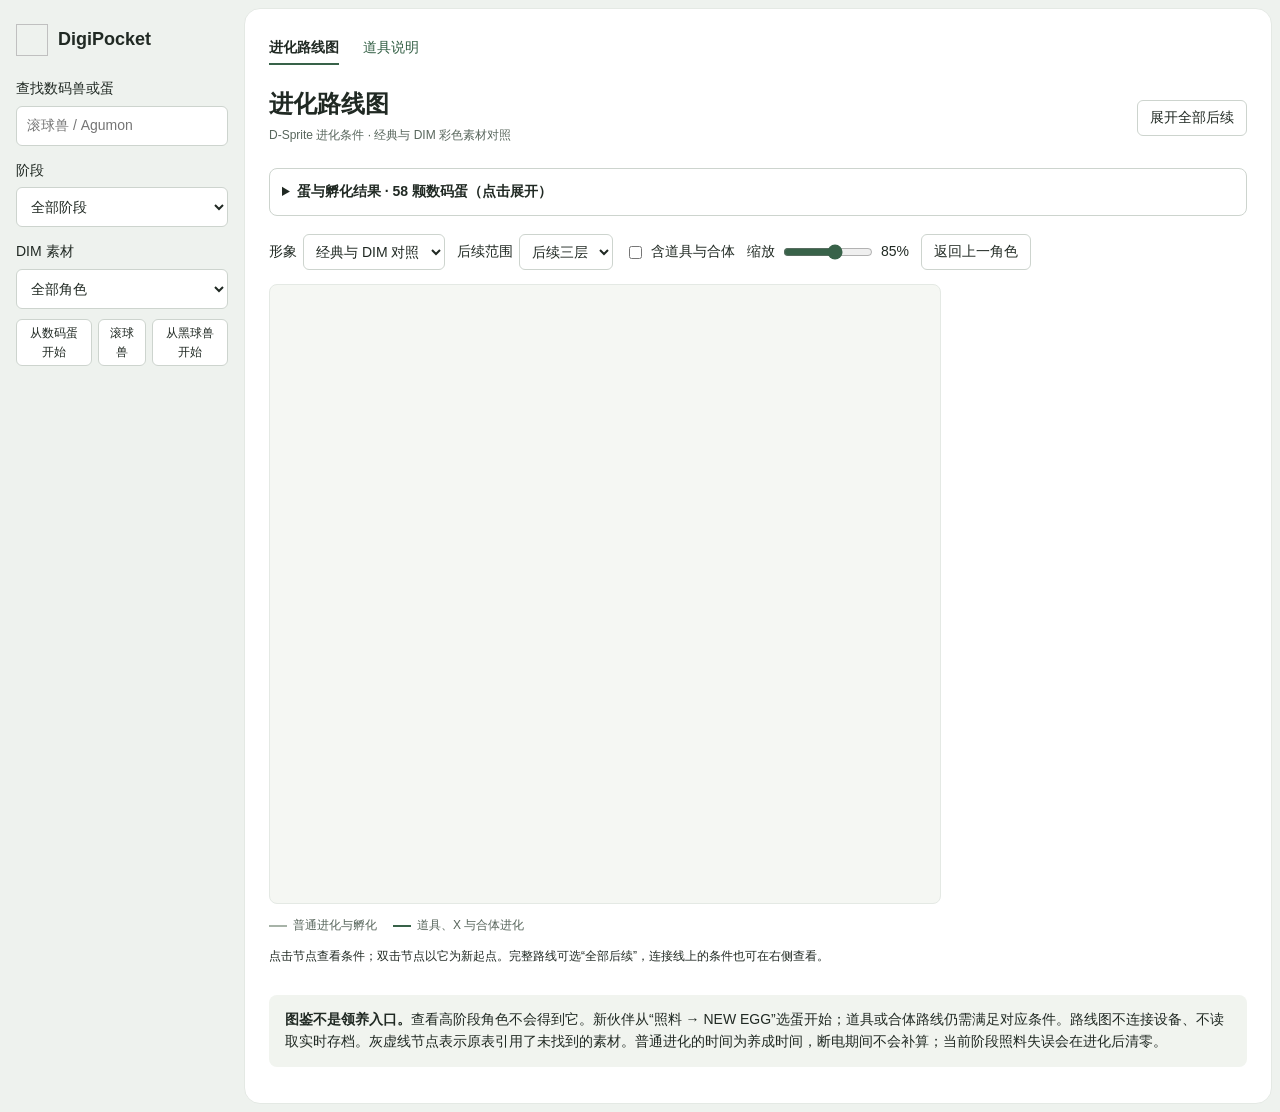
==== tools/route-viewer.html @ 6e3ed737 "Add browser source and offline evolution chart" ====
<!doctype html><html lang="zh-CN"><meta charset="utf-8"><meta name="viewport" content="width=device-width,initial-scale=1"><title>DigiPocket 进化路线图</title><style>
*{box-sizing:border-box}body{margin:0;color:#202923;background:#eef2ee;font:14px/1.55 -apple-system,BlinkMacSystemFont,"PingFang SC","Microsoft YaHei",sans-serif}button,input,select{font:inherit;color:inherit}button{cursor:pointer}button:focus-visible,input:focus-visible,select:focus-visible{outline:2px solid #386249;outline-offset:2px}button:hover{background:#e7ece6}button{background:#fff;border:1px solid #cdd4ce;border-radius:6px;min-height:36px;padding:6px 12px}h1{font-size:24px;margin:0}h2{font-size:16px;margin:0 0 10px}p{margin:6px 0}.muted,small{color:#58665c}small{font-size:12px}.shell{display:grid;grid-template-columns:244px minmax(0,1fr);min-height:100vh}.sidebar{padding:24px 16px}.brand{display:flex;align-items:center;gap:10px;font-size:18px;font-weight:600;margin:0 0 22px}.brand img{width:32px;height:32px;image-rendering:pixelated}.sidebar label{display:block;margin:14px 0 6px}.sidebar input,.sidebar select{width:100%;min-height:40px;background:#fff;border:1px solid #cdd4ce;border-radius:6px;padding:6px 10px}.results{margin-top:12px;max-height:calc(100vh - 320px);overflow:auto}.result{display:flex;align-items:center;text-align:left;gap:10px;width:100%;border:0;background:transparent;padding:8px;min-height:58px}.result img{width:32px;height:32px;image-rendering:pixelated}.result span{min-width:0}.result b,.result small{display:block;overflow-wrap:anywhere}.result[aria-current=true]{background:#dfe6df}.work{margin:8px 8px 8px 0;border:1px solid #e4e9e4;border-radius:16px;background:#fff;min-width:0;padding:24px}.head{display:flex;align-items:center;justify-content:space-between;gap:16px}.tools{display:flex;flex-wrap:wrap;align-items:center;gap:12px;margin:20px 0 14px}.tools label{display:flex;align-items:center;gap:6px}.tools select{height:36px;border:1px solid #cdd4ce;border-radius:6px;background:#fff;padding:0 8px}.tools input[type=range]{width:90px;accent-color:#386249}.primary{background:#202923;color:white;border-color:#202923}.primary:hover{background:#36453a}.board{display:grid;grid-template-columns:minmax(0,1fr) 286px;gap:20px;align-items:start}.canvas{background:#f5f7f3;border:1px solid #e4e9e4;border-radius:8px;overflow:auto;height:620px;overscroll-behavior:contain}.graph{position:relative;transform-origin:0 0}.node{position:absolute;width:204px;min-height:90px;display:flex;gap:10px;align-items:center;text-align:left;padding:12px;background:#fff;border:1px solid #dfe6df;border-radius:8px}.node img{width:40px;height:40px;image-rendering:pixelated;flex:none}.node b,.node small{display:block;overflow-wrap:anywhere}.node.active{border:2px solid #386249}.node.missing{border-style:dashed}.node small{font-size:12px}.graph svg{position:absolute;inset:0;pointer-events:none}.detail{min-width:0}.identity{display:flex;gap:14px;align-items:center;margin-bottom:16px}.identity img{width:56px;height:56px;image-rendering:pixelated}.identity strong{font-size:18px}.route{padding:12px 0;border-top:1px solid #edf0ed}.route button{display:block;max-width:100%;text-align:left;border:0;background:transparent;padding:0;font-weight:600;overflow-wrap:anywhere}.route p{font-size:13px}.scope{margin-bottom:12px;color:#43554a}.legend{display:flex;gap:16px;flex-wrap:wrap;font-size:12px;margin-top:12px;color:#58665c}.legend span:before{content:"";display:inline-block;width:18px;height:2px;background:#a7b3a8;margin-right:6px;vertical-align:middle}.legend span:last-child:before{background:#386249}.note{margin:24px 0 0;padding:14px 16px;background:#f1f4ef;border-radius:8px}.empty{padding:24px;color:#58665c}.tools a{color:#202923}.topline{font-size:12px;color:#58665c;margin-top:4px}.all-note{font-size:12px;margin-top:12px}.quick{display:flex;gap:6px;margin-top:10px}.quick button{padding:4px 8px;font-size:12px}.detail h2{margin-top:18px}.summary{font-variant-numeric:tabular-nums}.result-count{margin-top:12px;font-size:12px}input[type=checkbox]{accent-color:#386249}
@media(max-width:1100px){.board{grid-template-columns:minmax(0,1fr)}.detail{display:grid;grid-template-columns:1fr 1fr;gap:20px}.identity{grid-column:1/-1}.canvas{height:500px}}
@media(max-width:640px){.shell{display:block}.sidebar{padding:16px}.brand{margin-bottom:10px}.sidebar label{margin-top:8px}.results{display:none;max-height:150px}.sidebar:focus-within .results{display:block}.result-count{display:none}.sidebar select{display:none}.sidebar label[for=stage]{display:none}.work{margin:0 8px 8px;padding:16px}.head{align-items:flex-start}.head h1{font-size:22px}.head>button{padding:4px 8px}.tools{gap:10px;margin-top:16px}.tools button,.tools select{min-height:44px}.tools label{min-height:36px}.detail{display:block}.canvas{height:440px}.note{font-size:13px}.result{min-height:52px}}
@media print{.sidebar,.tools,.head>button{display:none}.shell{display:block}.work{border:0}.board{display:block}.canvas{height:auto;overflow:visible}.detail{margin-top:20px}.graph{transform:none!important}.note{break-inside:avoid}}
.egg-table{margin:18px 0;border:1px solid #cdd4ce;border-radius:8px;padding:12px}.egg-table summary{cursor:pointer;font-weight:600}.egg-grid{display:grid;grid-template-columns:repeat(auto-fit,minmax(270px,1fr));gap:10px;max-height:420px;overflow:auto;margin-top:12px}.egg-card{display:flex;align-items:center;justify-content:space-between;gap:8px;padding:12px;text-align:center}.egg-person{display:flex;flex-direction:column;align-items:center;flex:1;min-width:0;overflow-wrap:anywhere}.egg-person img{width:40px;height:40px;object-fit:contain;image-rendering:pixelated}.egg-person b{font-size:13px}.egg-person small{font-size:10px}.hatch-arrow{font-size:22px}.hatch-arrow small{display:block;font-size:10px}

.portraits{display:inline-flex;align-items:center;gap:6px;flex:none}.portrait{display:flex;flex-direction:column;align-items:center;justify-content:center;width:44px;gap:3px;flex:none}.portrait img{width:40px;height:40px;object-fit:contain;image-rendering:pixelated}.portrait small{font-size:12px;line-height:16px;white-space:nowrap}.no-dim>span{display:flex;width:40px;height:40px;align-items:center;justify-content:center;color:#6a756e}.result .portrait{width:30px}.result .portrait img{width:28px;height:28px}.result .no-dim{display:none}.result .portraits{gap:4px}.result .portrait small{font-size:11px}.result{min-height:76px}.asset-status.available{color:#2f6546}.results{max-height:calc(100vh - 440px);min-height:120px}.node{height:100px;min-height:100px}.node>span:last-child{min-width:0}.node b{line-height:1.4;display:-webkit-box;-webkit-line-clamp:2;-webkit-box-orient:vertical;overflow:hidden}.node>span:last-child>small{white-space:nowrap;overflow:hidden;text-overflow:ellipsis;line-height:18px}.coverage-summary{margin:16px 0 0;color:#386249}.material{margin-bottom:22px}.material .portraits{display:flex;gap:12px;margin:12px 0 16px;align-items:flex-start}.material .portrait{width:112px}.material .portrait img,.material .no-dim>span{width:104px;height:100px;object-fit:contain}.material p{overflow-wrap:anywhere;font-size:13px}.material a{color:#315e43;text-underline-offset:3px}.material .portrait small{font-size:13px}.detail .identity{margin-bottom:4px}.tools{margin-top:12px}
@media(max-width:1100px){.material{grid-row:2/4}.detail>.identity{grid-column:1/-1}.detail{grid-template-columns:minmax(240px,1fr) minmax(240px,1fr)}}
@media(max-width:640px){.sidebar #coverage{display:block}.sidebar label[for=coverage]{display:block}.results{max-height:240px}.detail{display:block}.tools select{max-width:200px}.coverage-summary{font-size:13px}.node{padding:12px}.material .portraits{gap:16px}.material .portrait{width:112px}}
.page-nav{display:flex;gap:24px;margin-bottom:20px}.page-nav a{text-decoration:none;color:#315e43;padding:4px 0}.page-nav [aria-current=page]{font-weight:650;color:#202923;border-bottom:2px solid #386249}
</style>
<body><div class="shell"><aside class="sidebar"><div class="brand"><img id="mark" alt="">DigiPocket</div><label for="search">查找数码兽或蛋</label><input id="search" type="search" placeholder="滚球兽 / Agumon" autocomplete="off"><label for="stage">阶段</label><select id="stage"><option value="">全部阶段</option></select><label for="coverage">DIM 素材</label><select id="coverage"><option value="">全部角色</option><option value="dim">已收录 DIM</option><option value="missing">待补 DIM（不含蛋）</option></select><div class="quick"><button data-pick="database/Digitama/Agu_Digitama.json">从数码蛋开始</button><button data-pick="database/Baby II/Koromon.json">滚球兽</button><button data-pick="database/Baby I/Botamon.json">从黑球兽开始</button></div><div id="resultCount" class="result-count"></div><div id="results" class="results" aria-label="角色搜索结果"></div></aside>
<main class="work"><nav class="page-nav" aria-label="页面"><a href="进化路线图.html" aria-current="page">进化路线图</a><a href="道具说明.html">道具说明</a></nav><div class="head"><div><h1>进化路线图</h1><p class="topline">D-Sprite 进化条件 · 经典与 DIM 彩色素材对照</p></div><button id="all">展开全部后续</button></div>
<details id="egg-list" class="egg-table"><summary>蛋与孵化结果 · 58 颗数码蛋（点击展开）</summary><p class="muted">不同外形的蛋可能孵出同一种幼年期Ⅰ。点击任意一组，从这颗蛋查看后续进化；孵化动画约 12 秒。</p><div class="egg-grid">__EGGS__</div></details>
<p id="coverageSummary" class="coverage-summary"></p><div class="tools"><label>形象 <select id="artMode"><option value="both" selected>经典与 DIM 对照</option><option value="dim">优先 DIM</option><option value="classic">仅经典</option></select></label><label>后续范围 <select id="depth"><option value="1">下一阶段</option><option value="2">后续两层</option><option value="3" selected>后续三层</option><option value="99">全部后续</option></select></label><label><input id="special" type="checkbox">含道具与合体</label><label>缩放 <input id="zoom" type="range" min="35" max="120" value="85"><output id="zoomValue">85%</output></label><button id="back" disabled>返回上一角色</button></div>
<p id="scope" class="scope summary" aria-live="polite"></p><div class="board"><div><div id="canvas" class="canvas" tabindex="0" aria-label="路线图，可横向和纵向滚动"><div id="sizer"><div id="graph" class="graph"></div></div></div><div class="legend"><span>普通进化与孵化</span><span>道具、X 与合体进化</span></div><p class="all-note">点击节点查看条件；双击节点以它为新起点。完整路线可选“全部后续”，连接线上的条件也可在右侧查看。</p></div><section id="detail" class="detail" aria-label="进化条件"></section></div>
<div class="note"><strong>图鉴不是领养入口。</strong>查看高阶段角色不会得到它。新伙伴从“照料 → NEW EGG”选蛋开始；道具或合体路线仍需满足对应条件。路线图不连接设备、不读取实时存档。灰虚线节点表示原表引用了未找到的素材。普通进化的时间为养成时间，断电期间不会补算；当前阶段照料失误会在进化后清零。</div><p id="totals" class="all-note"></p><noscript>请在支持 JavaScript 的浏览器中打开。原始路线数据也保存在素材包 web/data/evolution.json 中。</noscript></main></div>
<script id="route-data" type="application/json">__DATA__</script><script>__SCRIPT__</script></body></html>
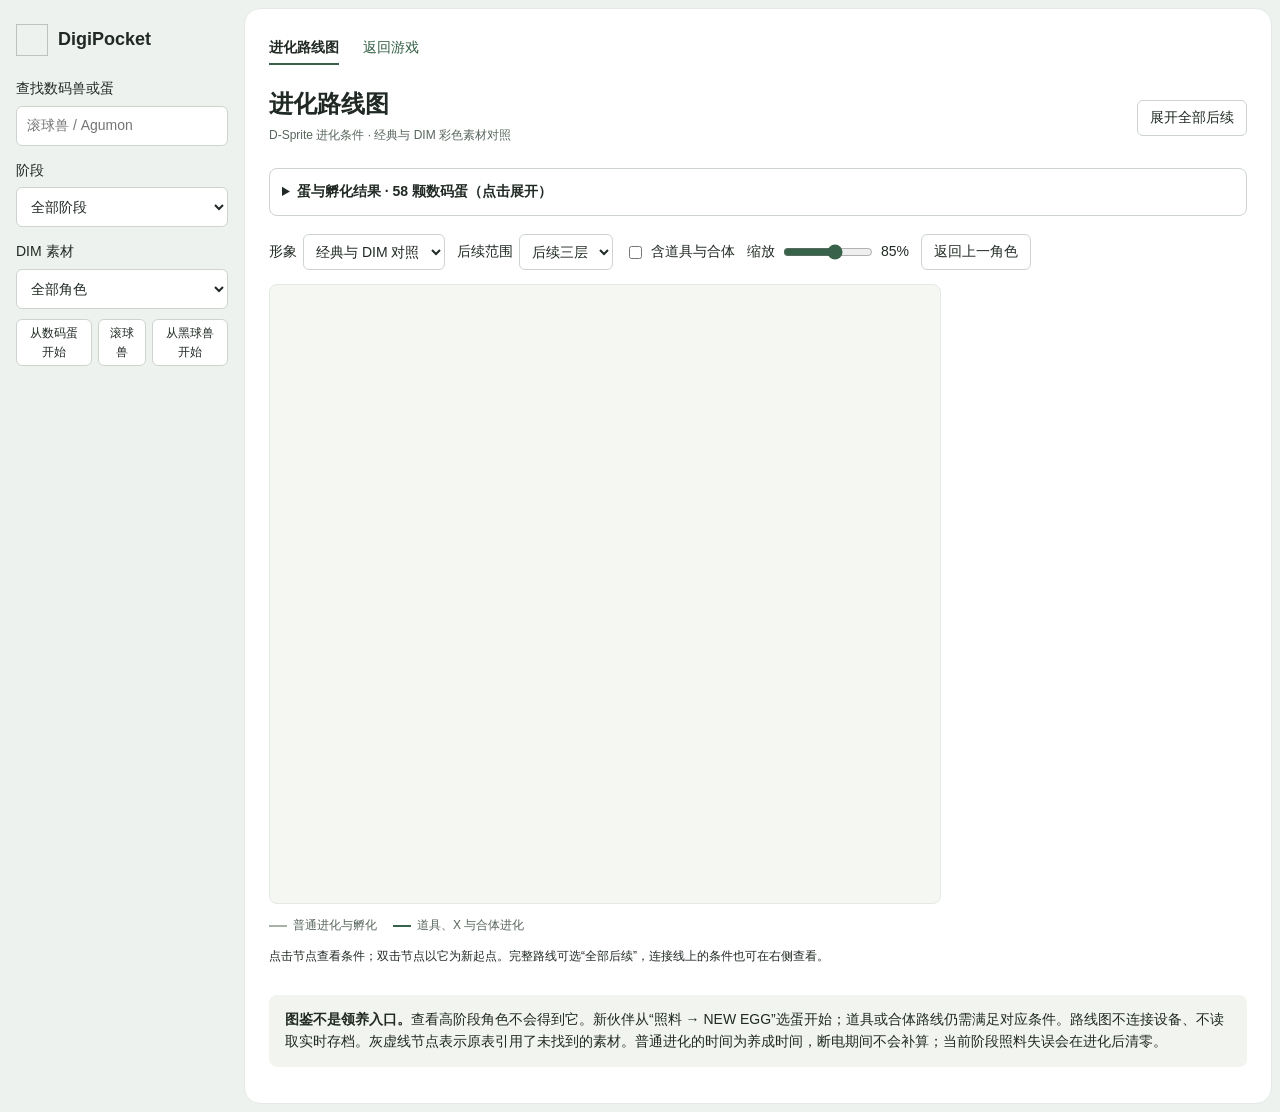
==== commit 0b3e3051: "Save browser progress and streamline battle flow" ====
--- a/tools/route-viewer.html
+++ b/tools/route-viewer.html
@@ -11,7 +11,7 @@
 .page-nav{display:flex;gap:24px;margin-bottom:20px}.page-nav a{text-decoration:none;color:#315e43;padding:4px 0}.page-nav [aria-current=page]{font-weight:650;color:#202923;border-bottom:2px solid #386249}
 </style>
 <body><div class="shell"><aside class="sidebar"><div class="brand"><img id="mark" alt="">DigiPocket</div><label for="search">查找数码兽或蛋</label><input id="search" type="search" placeholder="滚球兽 / Agumon" autocomplete="off"><label for="stage">阶段</label><select id="stage"><option value="">全部阶段</option></select><label for="coverage">DIM 素材</label><select id="coverage"><option value="">全部角色</option><option value="dim">已收录 DIM</option><option value="missing">待补 DIM（不含蛋）</option></select><div class="quick"><button data-pick="database/Digitama/Agu_Digitama.json">从数码蛋开始</button><button data-pick="database/Baby II/Koromon.json">滚球兽</button><button data-pick="database/Baby I/Botamon.json">从黑球兽开始</button></div><div id="resultCount" class="result-count"></div><div id="results" class="results" aria-label="角色搜索结果"></div></aside>
-<main class="work"><nav class="page-nav" aria-label="页面"><a href="进化路线图.html" aria-current="page">进化路线图</a><a href="道具说明.html">道具说明</a></nav><div class="head"><div><h1>进化路线图</h1><p class="topline">D-Sprite 进化条件 · 经典与 DIM 彩色素材对照</p></div><button id="all">展开全部后续</button></div>
+<main class="work"><nav class="page-nav" aria-label="页面"><a href="进化路线图.html" aria-current="page">进化路线图</a><a href="./">返回游戏</a></nav><div class="head"><div><h1>进化路线图</h1><p class="topline">D-Sprite 进化条件 · 经典与 DIM 彩色素材对照</p></div><button id="all">展开全部后续</button></div>
 <details id="egg-list" class="egg-table"><summary>蛋与孵化结果 · 58 颗数码蛋（点击展开）</summary><p class="muted">不同外形的蛋可能孵出同一种幼年期Ⅰ。点击任意一组，从这颗蛋查看后续进化；孵化动画约 12 秒。</p><div class="egg-grid">__EGGS__</div></details>
 <p id="coverageSummary" class="coverage-summary"></p><div class="tools"><label>形象 <select id="artMode"><option value="both" selected>经典与 DIM 对照</option><option value="dim">优先 DIM</option><option value="classic">仅经典</option></select></label><label>后续范围 <select id="depth"><option value="1">下一阶段</option><option value="2">后续两层</option><option value="3" selected>后续三层</option><option value="99">全部后续</option></select></label><label><input id="special" type="checkbox">含道具与合体</label><label>缩放 <input id="zoom" type="range" min="35" max="120" value="85"><output id="zoomValue">85%</output></label><button id="back" disabled>返回上一角色</button></div>
 <p id="scope" class="scope summary" aria-live="polite"></p><div class="board"><div><div id="canvas" class="canvas" tabindex="0" aria-label="路线图，可横向和纵向滚动"><div id="sizer"><div id="graph" class="graph"></div></div></div><div class="legend"><span>普通进化与孵化</span><span>道具、X 与合体进化</span></div><p class="all-note">点击节点查看条件；双击节点以它为新起点。完整路线可选“全部后续”，连接线上的条件也可在右侧查看。</p></div><section id="detail" class="detail" aria-label="进化条件"></section></div>
